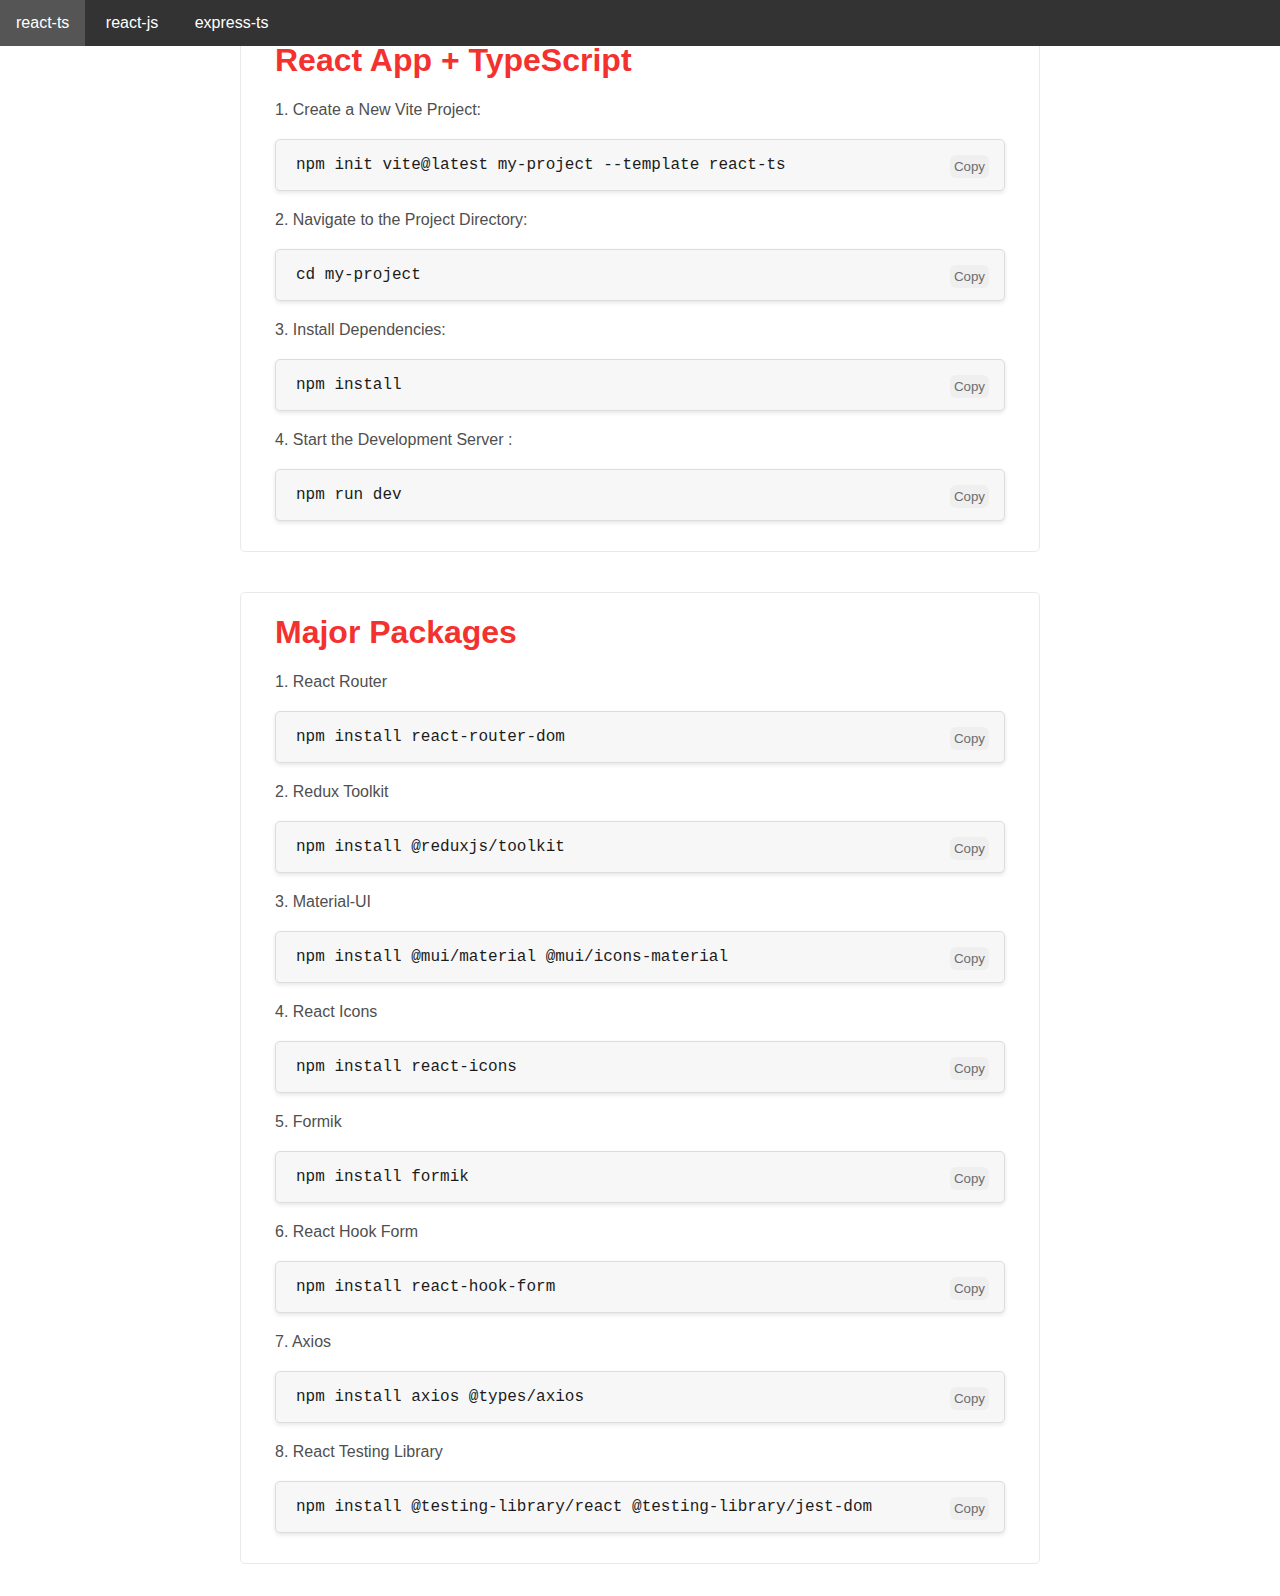
==== index.html @ 5722d5f9 "init" ====
<!DOCTYPE html>
<html lang="en">
<head>
    <meta charset="UTF-8">
    <meta name="viewport" content="width=device-width, initial-scale=1.0">
    <title>Quick Start</title>
 <link rel="stylesheet" href="style.css">
 <link rel="icon" type="image/x-icon" href="/images/favicon.png">
</head>
<body>
    <div class="navbar">
        <a class="nav-item" href="index.html">react-ts</a>
        <a class="nav-item" href="react.js.html">react-js</a>
        <a class="nav-item" href="express.ts.html">express-ts</a>

       
        <!-- Add more links as needed -->
    </div>
    <div class="container">
        <div class="markdown">
            <h1>React App + TypeScript </h1>
            <p>1. Create a New Vite Project:</p>
            <div class="code-block">
                <button class="copy-button" onclick="copyText(this,this.parentElement.querySelector('code'))">Copy</button>
                <pre><code>npm init vite@latest my-project --template react-ts                </code></pre>
            </div>
            <p>2. Navigate to the Project Directory:</p>
            <div class="code-block">
                <button class="copy-button" onclick="copyText(this,this.parentElement.querySelector('code'))">Copy</button>
                <pre><code>cd my-project </code></pre>
            </div>
            <p>3. Install Dependencies:</p>
            <div class="code-block">
                <button class="copy-button" onclick="copyText(this,this.parentElement.querySelector('code'))">Copy</button>
                <pre><code>npm install </code></pre>
            </div>
            <p>4. Start the Development Server :</p>
            <div class="code-block">
                <button class="copy-button" onclick="copyText(this,this.parentElement.querySelector('code'))">Copy</button>
                <pre><code>npm run dev </code></pre>
            </div>
        </div>
    </div>
    <div class="container">
        <div class="markdown">
            <h1>Major Packages</h1>
            <p>1. React Router </p>
            <div class="code-block">
                <button class="copy-button" onclick="copyText(this, this.parentElement.querySelector('code'))">Copy</button>
                <pre><code>npm install react-router-dom</code></pre>
            </div>
            <p>2. Redux Toolkit </p>
            <div class="code-block">
                <button class="copy-button" onclick="copyText(this, this.parentElement.querySelector('code'))">Copy</button>
                <pre><code>npm install @reduxjs/toolkit</code></pre>
            </div>
            <p>3. Material-UI </p>
            <div class="code-block">
                <button class="copy-button" onclick="copyText(this, this.parentElement.querySelector('code'))">Copy</button>
                <pre><code>npm install @mui/material @mui/icons-material</code></pre>
            </div>
            <p>4. React Icons  </p>
            <div class="code-block">
                <button class="copy-button" onclick="copyText(this, this.parentElement.querySelector('code'))">Copy</button>
                <pre><code>npm install react-icons</code></pre>
            </div>
           
            <p>5. Formik  </p>
            <div class="code-block">
                <button class="copy-button" onclick="copyText(this, this.parentElement.querySelector('code'))">Copy</button>
                <pre><code>npm install formik</code></pre>
            </div>
            <p>6. React Hook Form </p>
            <div class="code-block">
                <button class="copy-button" onclick="copyText(this, this.parentElement.querySelector('code'))">Copy</button>
                <pre><code>npm install react-hook-form</code></pre>
            </div>
            <p>7. Axios  </p>
            <div class="code-block">
                <button class="copy-button" onclick="copyText(this, this.parentElement.querySelector('code'))">Copy</button>
                <pre><code>npm install axios @types/axios</code></pre>
            </div>
            <p>8. React Testing Library  </p>
            <div class="code-block">
                <button class="copy-button" onclick="copyText(this, this.parentElement.querySelector('code'))">Copy</button>
                <pre><code>npm install @testing-library/react @testing-library/jest-dom</code></pre>
            </div>
        </div>
    </div>
    <script src="script.js"></script>
</body>
</html>
---- style.css ----
body {
  font-family: Arial, sans-serif;
  margin: 0;
  padding: 0;
}
.navbar {
  background-color: #333;
  overflow-x: scroll;
  white-space: nowrap;
  position: fixed;
    width: 100%;
    z-index: 100;
}
.nav-item {
  display: inline-block;
  padding: 14px 16px;
  color: white;
  text-align: center;
  text-decoration: none;
}
.nav-item:hover {
  background-color: #555;
}
.container {
  max-width: 800px;
  margin:  auto;
  padding: 20px;
}
.markdown {
  border: 1px solid #e9e9e9;
  padding: 0 34px 10px;
  background-color: #ffffff;
  border-radius: 5px;
}
.first-item{
    margin-top: 70px;
}
.markdown .file-image {
  width: 100%;
  height: auto;
  object-fit: cover;
  border-radius: 15px;
}
.code-block {
  position: relative;
  margin: 20px 0;
  padding: 0 20px;
  font-size: 1rem;
  color: rgb(27, 27, 27);
  border: 1px solid #ddd;
  background-color: #f7f7f7;
  border-radius: 5px;
  box-shadow: 0px 2px 4px rgba(0, 0, 0, 0.1);
}
p {
  color: #4f4f4f;
}
h1 {
  color: #f3312e;
}
.copy-button {
  position: absolute;
  top: 30%;
  right: 15px;
  cursor: pointer;
  border: none;
  border-radius: 6px;
  transition: background-color 0.3s ease;
  padding: 4px;
  color: #6d6d6d;
}
.copy-button:hover {
  border: 1px solid #555;
}
.copy-button.copied {
  background-color: #000000;
  color: white;
}
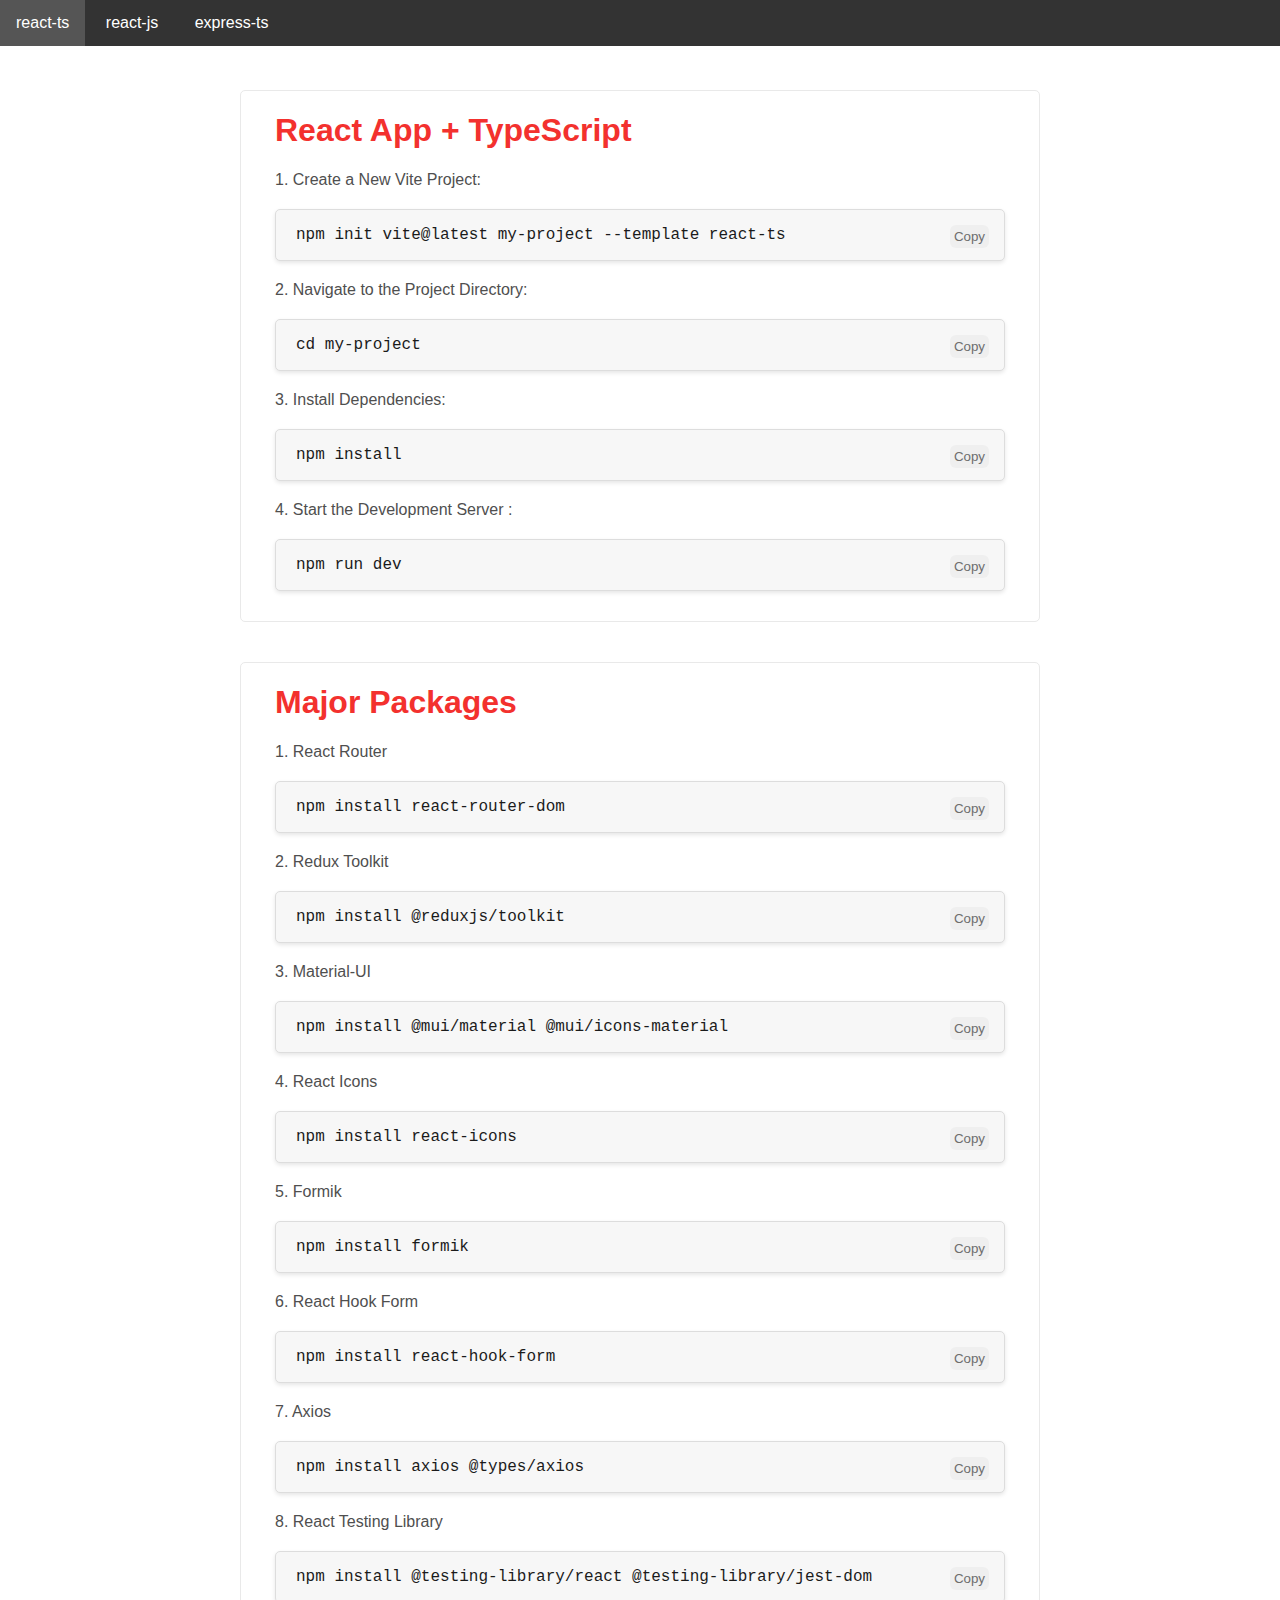
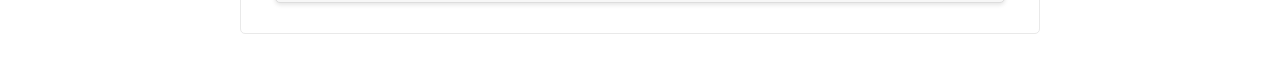
==== commit afc2f892: "init" ====
--- a/index.html
+++ b/index.html
@@ -17,7 +17,7 @@
         <!-- Add more links as needed -->
     </div>
     <div class="container">
-        <div class="markdown">
+        <div class="markdown first-item">
             <h1>React App + TypeScript </h1>
             <p>1. Create a New Vite Project:</p>
             <div class="code-block">
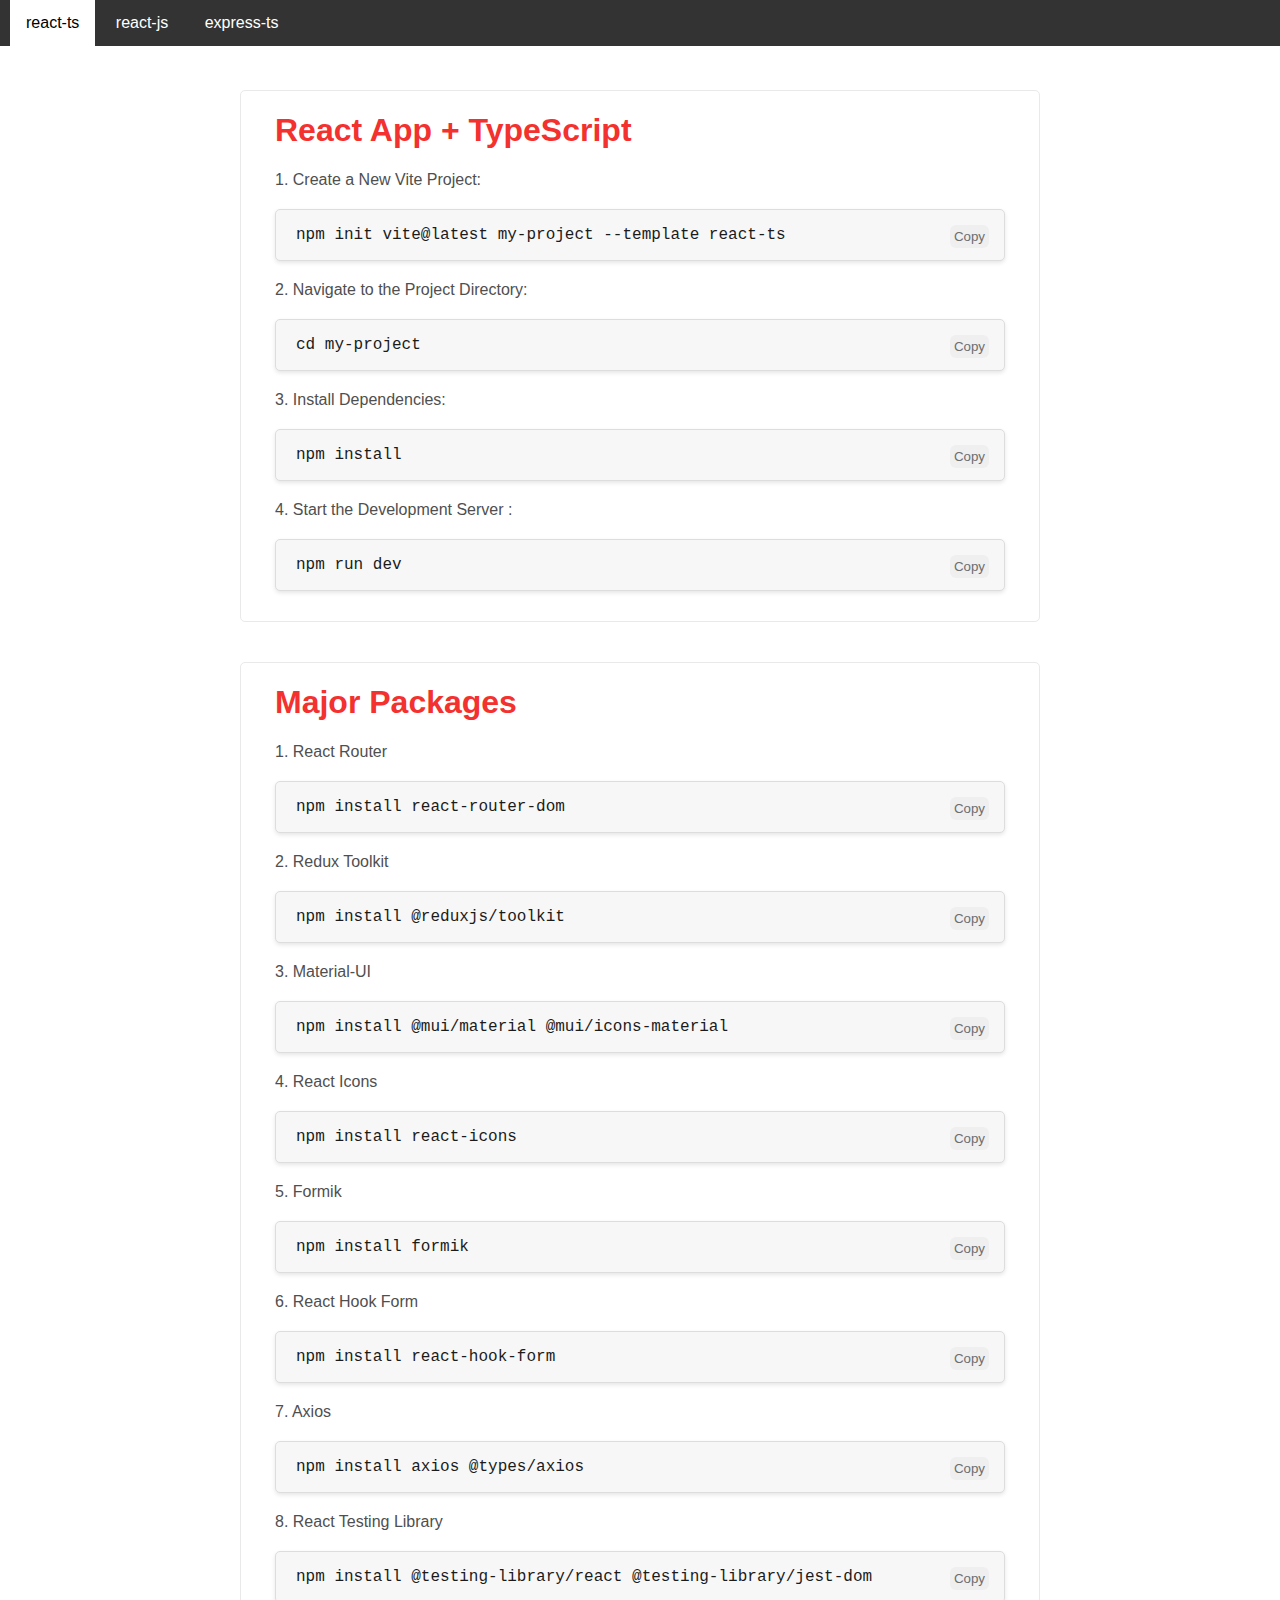
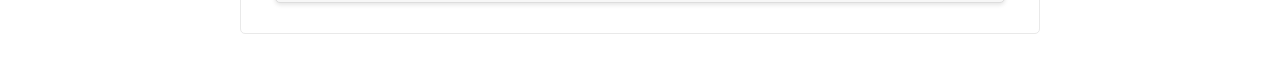
==== commit 79fe3371: "navbar" ====
--- a/index.html
+++ b/index.html
@@ -9,7 +9,7 @@
 </head>
 <body>
     <div class="navbar">
-        <a class="nav-item" href="index.html">react-ts</a>
+        <a class="nav-item active" href="index.html">react-ts</a>
         <a class="nav-item" href="react.js.html">react-js</a>
         <a class="nav-item" href="express.ts.html">express-ts</a>
 
--- a/style.css
+++ b/style.css
@@ -17,6 +17,17 @@
   color: white;
   text-align: center;
   text-decoration: none;
+}
+.navbar {
+ padding: 0 10px;
+}
+
+.navbar .active{
+  padding: 14px 16px;
+  background-color: white;
+  color: black;
+ 
+  
 }
 .nav-item:hover {
   background-color: #555;
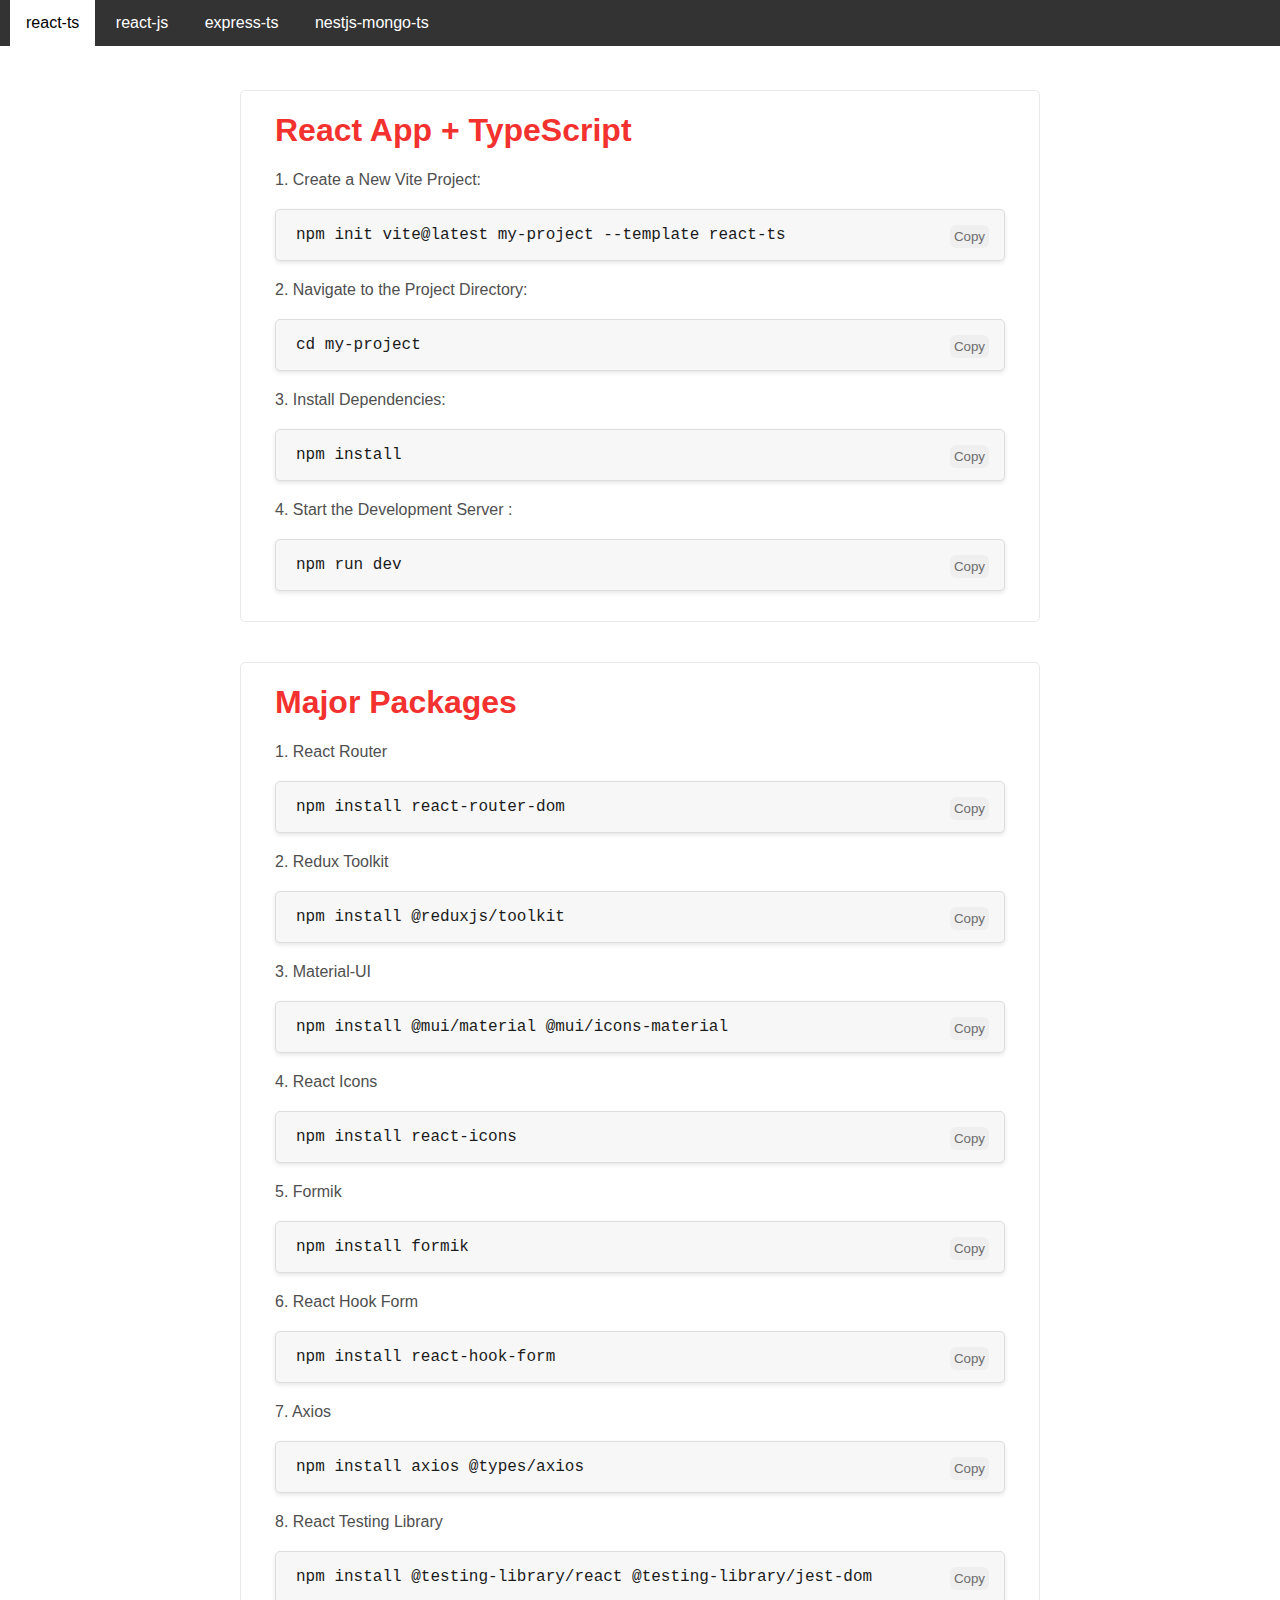
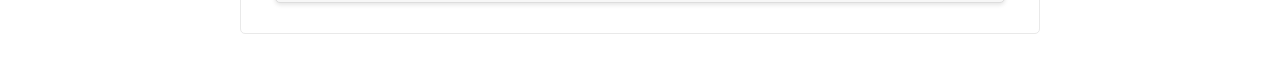
==== commit 24fac5c6: "add new" ====
--- a/index.html
+++ b/index.html
@@ -12,6 +12,7 @@
         <a class="nav-item active" href="index.html">react-ts</a>
         <a class="nav-item" href="react.js.html">react-js</a>
         <a class="nav-item" href="express.ts.html">express-ts</a>
+        <a class="nav-item" href="nestjs.mongo.html">nestjs-mongo-ts</a>
 
        
         <!-- Add more links as needed -->
